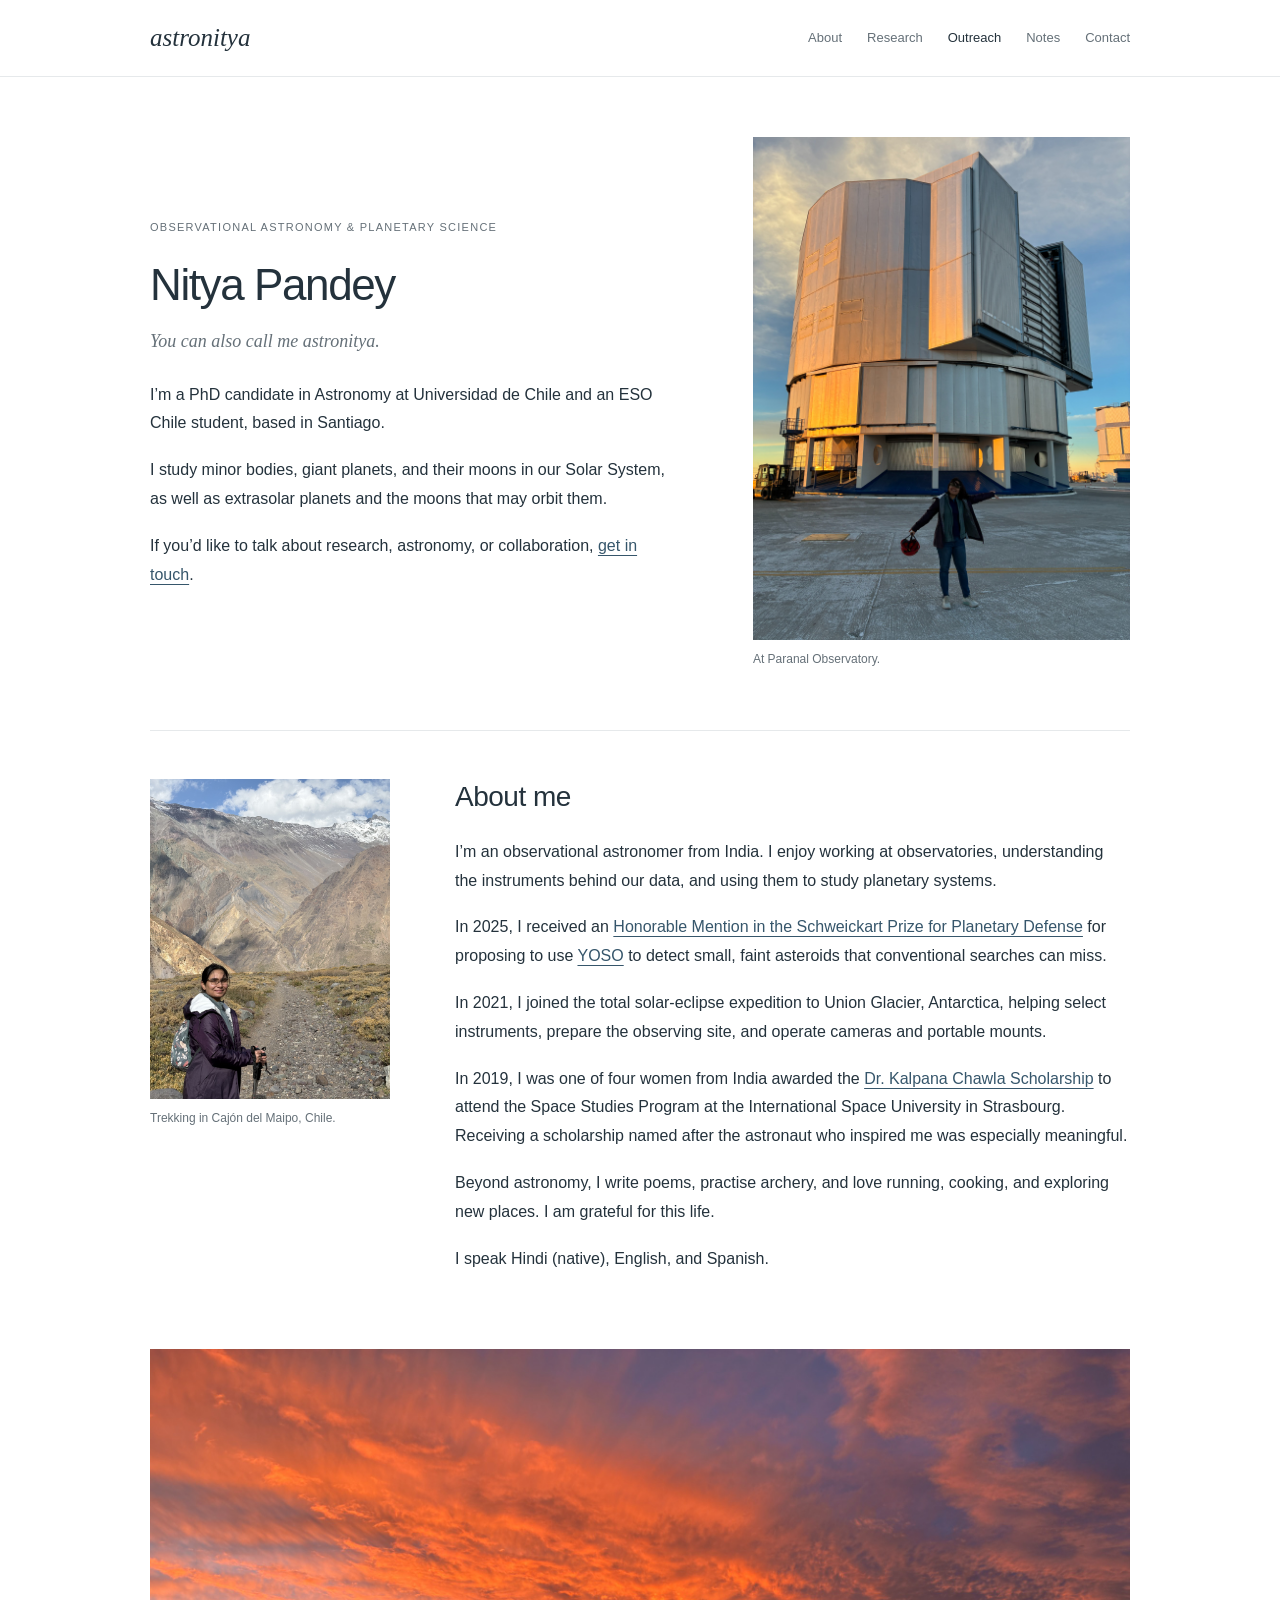
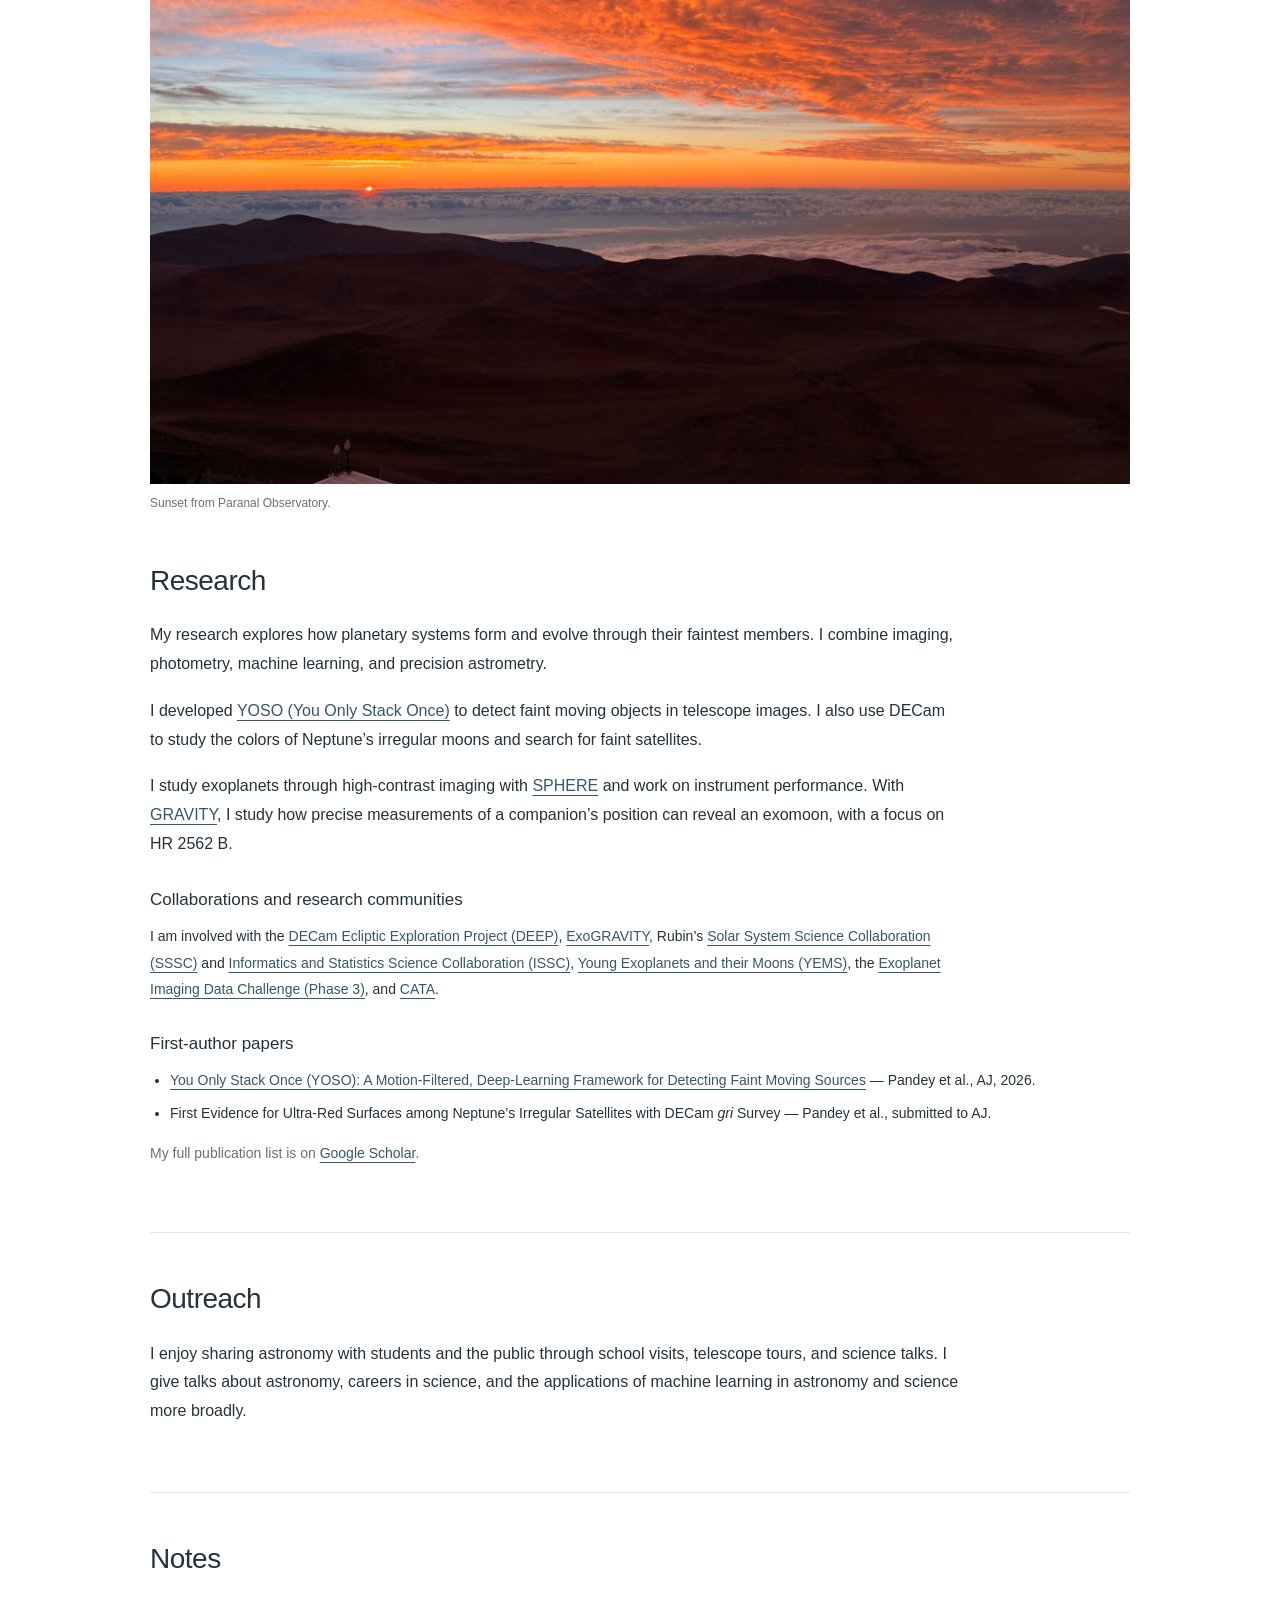
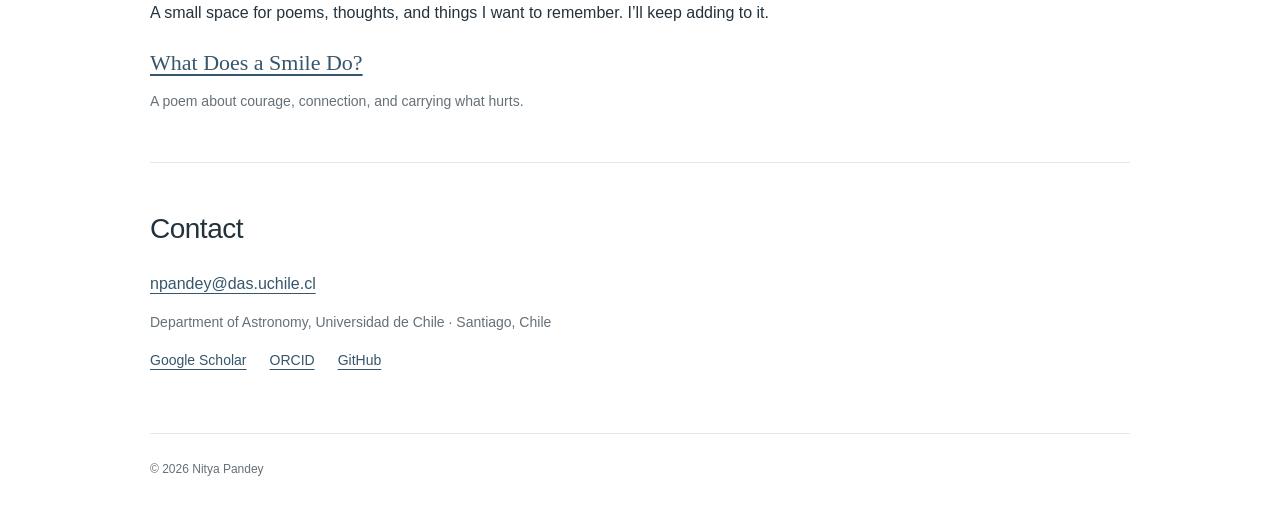
==== index.html @ 2f6a12d4 "Publish Astronitya astronomy website and Notes" ====
<!doctype html>
<html lang="en">
<head>
<meta charset="utf-8"><meta name="viewport" content="width=device-width, initial-scale=1">
<meta name="theme-color" content="#ffffff">
<meta name="description" content="Nitya Pandey, also known as Astronitya. Observational astronomer studying small bodies, moons, and exoplanets in Santiago, Chile.">
<link rel="icon" href="favicon.svg" type="image/svg+xml"><link rel="stylesheet" href="styles.css">
<title>Astronitya · Nitya Pandey</title><script src="script.js" defer></script>
</head>
<body>
<a class="skip-link" href="#main">Skip to content</a>
<header class="site-header"><div class="header-inner wrap"><a class="brand" href="#home">astronitya</a><button class="menu-toggle" type="button" aria-expanded="false" aria-controls="navigation" hidden>Menu</button><nav id="navigation" aria-label="Main navigation"><a href="#about">About</a><a href="#research">Research</a><a href="#outreach">Outreach</a><a href="notes.html">Notes</a><a href="#contact">Contact</a></nav></div></header>
<main id="main" class="wrap">
  <section class="intro" id="home" aria-labelledby="intro-title">
    <div class="intro-copy"><p class="eyebrow">Observational astronomy &amp; planetary science</p><h1 id="intro-title">Nitya Pandey</h1><p class="nickname">You can also call me astronitya.</p><p>I’m a PhD candidate in Astronomy at Universidad de Chile and an ESO Chile student, based in Santiago.</p><p>I study minor bodies, giant planets, and their moons in our Solar System, as well as extrasolar planets and the moons that may orbit them.</p><p>If you’d like to talk about research, astronomy, or collaboration, <a href="mailto:npandey@das.uchile.cl">get in touch</a>.</p></div>
    <figure class="intro-photo"><img src="assets/paranal.jpg" alt="Nitya standing beside a telescope at Paranal in the evening light" width="1368" height="1824" fetchpriority="high"><figcaption>At Paranal Observatory.</figcaption></figure>
  </section>
  <section class="about section" id="about" aria-labelledby="about-title">
    <figure><img src="assets/nitya.jpg" alt="Nitya trekking in Cajón del Maipo, Chile" width="1368" height="1824" loading="lazy"><figcaption>Trekking in Cajón del Maipo, Chile.</figcaption></figure>
    <div><h2 id="about-title">About me</h2><p>I’m an observational astronomer from India. I enjoy working at observatories, understanding the instruments behind our data, and using them to study planetary systems.</p><p>In 2025, I received an <a href="https://das.uchile.cl/a-phd-student-in-astronomy-at-the-university-of-chile-is-internationally-recognized-for-her-proposal-to-defend-the-earth-against-asteroids/?lang=en">Honorable Mention in the Schweickart Prize for Planetary Defense</a> for proposing to use <a href="https://doi.org/10.3847/1538-3881/ae6cf4">YOSO</a> to detect small, faint asteroids that conventional searches can miss.</p><p>In 2021, I joined the total solar-eclipse expedition to Union Glacier, Antarctica, helping select instruments, prepare the observing site, and operate cameras and portable mounts.</p><p>In 2019, I was one of four women from India awarded the <a href="https://www.kalpanachawlascholars.org/press">Dr. Kalpana Chawla Scholarship</a> to attend the Space Studies Program at the International Space University in Strasbourg. Receiving a scholarship named after the astronaut who inspired me was especially meaningful.</p><p>Beyond astronomy, I write poems, practise archery, and love running, cooking, and exploring new places. I am grateful for this life.</p><p>I speak Hindi (native), English, and Spanish.</p></div>
  </section>
  <figure class="landscape"><img src="assets/observatory-sunset.jpg" alt="Orange sunset over mountains and clouds viewed from Paranal Observatory" width="1824" height="1368" loading="lazy"><figcaption>Sunset from Paranal Observatory.</figcaption></figure>
  <section class="section research" id="research" aria-labelledby="research-title">
    <h2 id="research-title">Research</h2>
    <p>My research explores how planetary systems form and evolve through their faintest members. I combine imaging, photometry, machine learning, and precision astrometry.</p>
    <p>I developed <a href="https://arxiv.org/abs/2605.06913">YOSO (You Only Stack Once)</a> to detect faint moving objects in telescope images. I also use DECam to study the colors of Neptune’s irregular moons and search for faint satellites.</p>
    <p>I study exoplanets through high-contrast imaging with <a href="https://www.eso.org/public/teles-instr/paranal-observatory/vlt/vlt-instr/sphere/">SPHERE</a> and work on instrument performance. With <a href="https://www.eso.org/public/teles-instr/paranal-observatory/vlt/vlt-instr/gravity/">GRAVITY</a>, I study how precise measurements of a companion’s position can reveal an exomoon, with a focus on HR 2562 B.</p>
    <div class="collaborations" id="collaborations"><h3>Collaborations and research communities</h3><p>I am involved with the <a href="https://arxiv.org/abs/2309.03417">DECam Ecliptic Exploration Project (DEEP)</a>, <a href="https://arxiv.org/abs/2101.07098">ExoGRAVITY</a>, Rubin’s <a href="https://rubinobservatory.org/for-scientists/science-collaborations/sssc">Solar System Science Collaboration (SSSC)</a> and <a href="https://rubinobservatory.org/for-scientists/science-collaborations/issc">Informatics and Statistics Science Collaboration (ISSC)</a>, <a href="https://www.milenioyems.cl/index-en.html">Young Exoplanets and their Moons (YEMS)</a>, the <a href="https://exoplanet-imaging-challenge.github.io/">Exoplanet Imaging Data Challenge (Phase 3)</a>, and <a href="https://cata.cl/">CATA</a>.</p></div>
    <div class="publications" id="publications"><h3>First-author papers</h3><ul><li><a href="https://doi.org/10.3847/1538-3881/ae6cf4">You Only Stack Once (YOSO): A Motion-Filtered, Deep-Learning Framework for Detecting Faint Moving Sources</a> — Pandey et al., AJ, 2026.</li><li>First Evidence for Ultra-Red Surfaces among Neptune’s Irregular Satellites with DECam <i>gri</i> Survey — Pandey et al., submitted to AJ.</li></ul><p class="quiet">My full publication list is on <a href="https://scholar.google.com/citations?user=P3uUzSkAAAAJ&amp;hl=en">Google Scholar</a>.</p></div>
  </section>
  <section class="section" id="outreach" aria-labelledby="outreach-title"><h2 id="outreach-title">Outreach</h2><p>I enjoy sharing astronomy with students and the public through school visits, telescope tours, and science talks. I give talks about astronomy, careers in science, and the applications of machine learning in astronomy and science more broadly.</p></section>
  <section class="section notes-teaser" id="notes" aria-labelledby="notes-title"><h2 id="notes-title">Notes</h2><p>A small space for poems, thoughts, and things I want to remember. I’ll keep adding to it.</p><a class="note-title" href="notes.html#what-does-a-smile-do">What Does a Smile Do?</a><p class="quiet">A poem about courage, connection, and carrying what hurts.</p></section>
  <section class="section contact" id="contact" aria-labelledby="contact-title"><h2 id="contact-title">Contact</h2><p><a href="mailto:npandey@das.uchile.cl">npandey@das.uchile.cl</a></p><p class="quiet">Department of Astronomy, Universidad de Chile · Santiago, Chile</p><p class="profile-links"><a href="https://scholar.google.com/citations?user=P3uUzSkAAAAJ&amp;hl=en">Google Scholar</a><a href="https://orcid.org/0009-0003-4601-8556">ORCID</a><a href="https://github.com/nitya-pandey-astro">GitHub</a></p></section>
</main>
<footer class="site-footer wrap"><p>© <span id="year">2026</span> Nitya Pandey</p></footer>
</body>
</html>
---- styles.css ----
:root{--ink:#24323c;--muted:#657078;--link:#36566b;--line:#e6e9eb;--serif:Georgia,'Times New Roman',serif;--sans:-apple-system,BlinkMacSystemFont,'Segoe UI',Arial,sans-serif}
*{box-sizing:border-box}html{scroll-behavior:smooth;scroll-padding-top:90px}body{margin:0;background:#fff;color:var(--ink);font:16px/1.8 var(--sans)}.wrap{width:calc(100% - 64px);max-width:980px;margin-inline:auto}a{color:var(--link);text-underline-offset:4px}a:hover{color:#111}a:focus-visible,button:focus-visible{outline:2px solid var(--link);outline-offset:5px}p{margin:0 0 18px}h1,h2,h3{font-weight:500;line-height:1.3;margin:0 0 22px}h1{font-size:44px;letter-spacing:-1.4px}h2{font-size:28px;letter-spacing:-.5px}h3{font-size:17px;margin-bottom:12px}figure{margin:0}img{max-width:100%;height:auto;display:block}figcaption{font-size:12px;color:var(--muted);margin-top:9px}.quiet{font-size:14px;color:var(--muted)}.eyebrow{font-size:11px;letter-spacing:1.25px;text-transform:uppercase;color:var(--muted)}.skip-link{position:absolute;left:10px;top:-80px;padding:8px;background:#fff;z-index:20}.skip-link:focus{top:8px}.site-header{position:sticky;top:0;background:#fffffff5;z-index:10;border-bottom:1px solid var(--line)}.header-inner{display:flex;align-items:center;justify-content:space-between;gap:30px;min-height:76px}.brand{font:italic 25px var(--serif);text-decoration:none;color:var(--ink)}nav{display:flex;gap:25px;align-items:center}nav a{font-size:13px;text-decoration:none;color:var(--muted)}nav a.active,nav a[aria-current]{color:var(--ink)}.menu-toggle{display:none;font:13px var(--sans);color:var(--ink);border:1px solid var(--line);background:#fff;padding:8px 12px;cursor:pointer}.menu-toggle[hidden]{display:none}.intro{display:grid;grid-template-columns:1.4fr 1fr;gap:75px;align-items:center;padding-block:60px}.intro .eyebrow{margin-bottom:18px}.nickname{font:italic 18px/1.6 var(--serif);color:var(--muted);margin-top:-8px;margin-bottom:25px}.intro-photo img{width:100%}.intro-copy>p:last-child{margin-bottom:0}.section{padding-block:48px;border-top:1px solid var(--line)}.section>p{max-width:810px}.about{display:grid;grid-template-columns:240px 1fr;gap:65px;align-items:start}.about img{width:100%}.about .recognition{font-size:12px;margin-bottom:0;padding-top:6px}.landscape{margin:10px 0 0}.landscape img{width:100%}.research{border-top:0}.observing,.publications{margin-top:30px}.observing ul,.publications ul{padding-left:20px;margin:0 0 14px;font-size:14px;line-height:1.9}.observing li,.publications li{margin-bottom:7px}.observing strong{font-weight:500}.profile-links{display:flex;gap:23px;font-size:14px}.contact p{margin-bottom:12px}.note-title{font:22px/1.5 var(--serif)}.notes-teaser .quiet{margin-top:9px;margin-bottom:0}.site-footer{display:flex;justify-content:space-between;gap:20px;border-top:1px solid var(--line);padding-block:25px;font-size:12px;color:var(--muted)}.site-footer p{margin:0}.site-footer a{font-size:12px}.notes-main{padding-block:48px}.notes-heading{padding-bottom:32px;border-bottom:1px solid var(--line)}.notes-heading h1{font-size:42px}.notes-heading>p:last-child{color:var(--muted);font-size:15px;margin:0}.notes-layout{display:grid;grid-template-columns:210px 1fr;gap:70px;padding-top:35px}.notes-index a{display:block;font-size:14px;text-decoration:none}.notes-index a span{display:block;color:var(--muted);font-size:12px;margin-top:5px}.notes-index .eyebrow{margin-bottom:15px}.poem-article h2{font-size:27px}.poem p{font:19px/1.85 var(--serif);margin-bottom:29px}.poem-article{scroll-margin-top:110px}.notes-back{display:inline-block;font-size:13px;margin-top:28px}h1,h2,h3,p,a{overflow-wrap:break-word}
@media(max-width:760px){.wrap{width:calc(100% - 40px)}.header-inner{gap:20px;min-height:65px}.brand{font-size:23px}nav{gap:16px}nav a{font-size:12px}.intro{gap:35px;padding-block:40px;grid-template-columns:1.25fr 1fr}h1{font-size:36px}.intro .eyebrow{font-size:10px}.about{grid-template-columns:180px 1fr;gap:35px}.section{padding-block:35px}.notes-layout{grid-template-columns:160px 1fr;gap:30px}.poem p{font-size:18px}}
@media(max-width:560px){body{font-size:15px}.menu-toggle{display:block}.js-enabled nav{display:none;position:absolute;top:100%;left:0;right:0;background:#fff;border-bottom:1px solid var(--line);padding:17px 20px;flex-direction:column;align-items:flex-start;gap:12px}.js-enabled nav.is-open{display:flex}nav{flex-wrap:wrap;justify-content:flex-end;gap:8px 12px}.intro{grid-template-columns:1fr;gap:27px}.intro-photo{max-width:300px;margin-inline:auto}h1{font-size:36px}h2{font-size:25px}.about{grid-template-columns:1fr;gap:25px}.about figure{max-width:230px;margin-inline:auto}.about>div{grid-row:1}.notes-layout{grid-template-columns:1fr;gap:30px}.notes-index{padding-bottom:22px;border-bottom:1px solid var(--line)}.poem-article h2{font-size:25px}.poem p{font-size:17px}.notes-heading h1{font-size:36px}.site-footer{font-size:11px;gap:15px;flex-wrap:wrap}.observing ul,.publications ul{font-size:13px}}
@media(prefers-reduced-motion:reduce){html{scroll-behavior:auto}}
.collaborations{margin-top:30px}.collaborations p{font-size:14px;line-height:1.9;max-width:810px}.profile-links{flex-wrap:wrap}
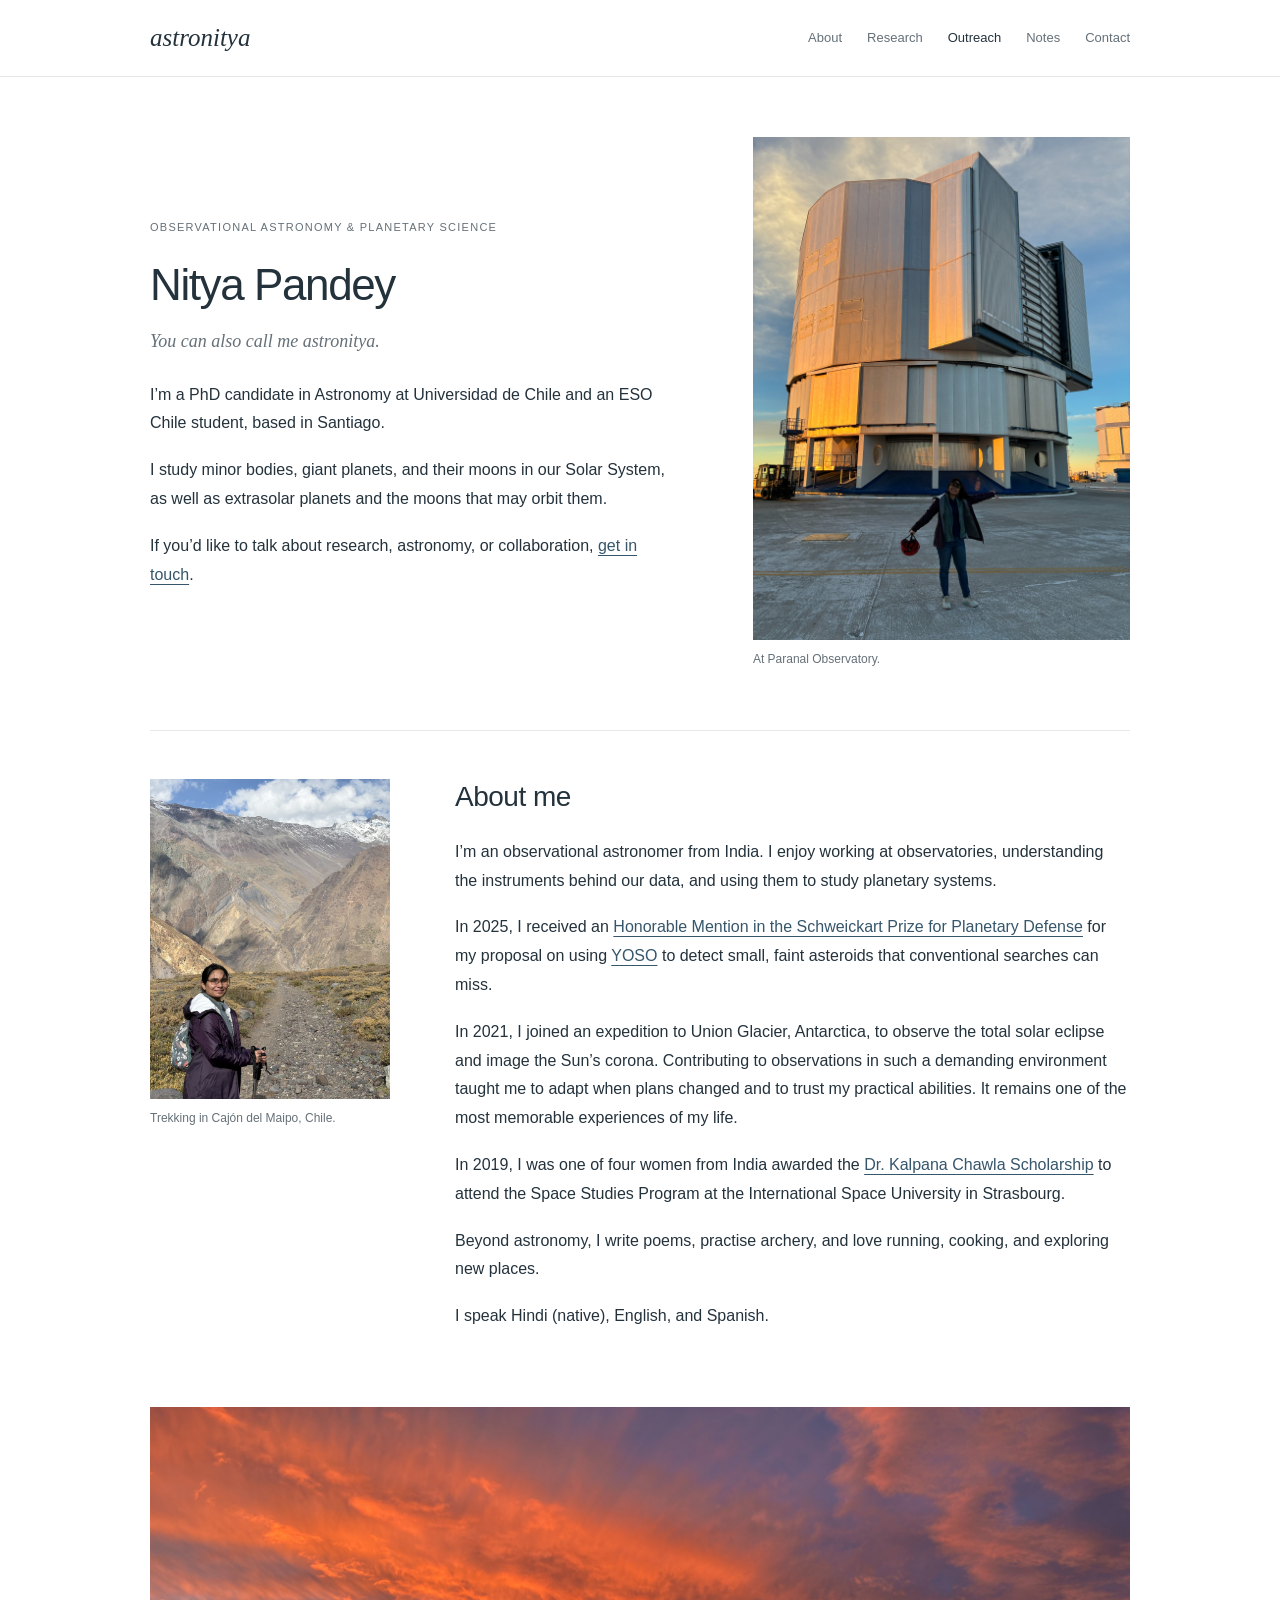
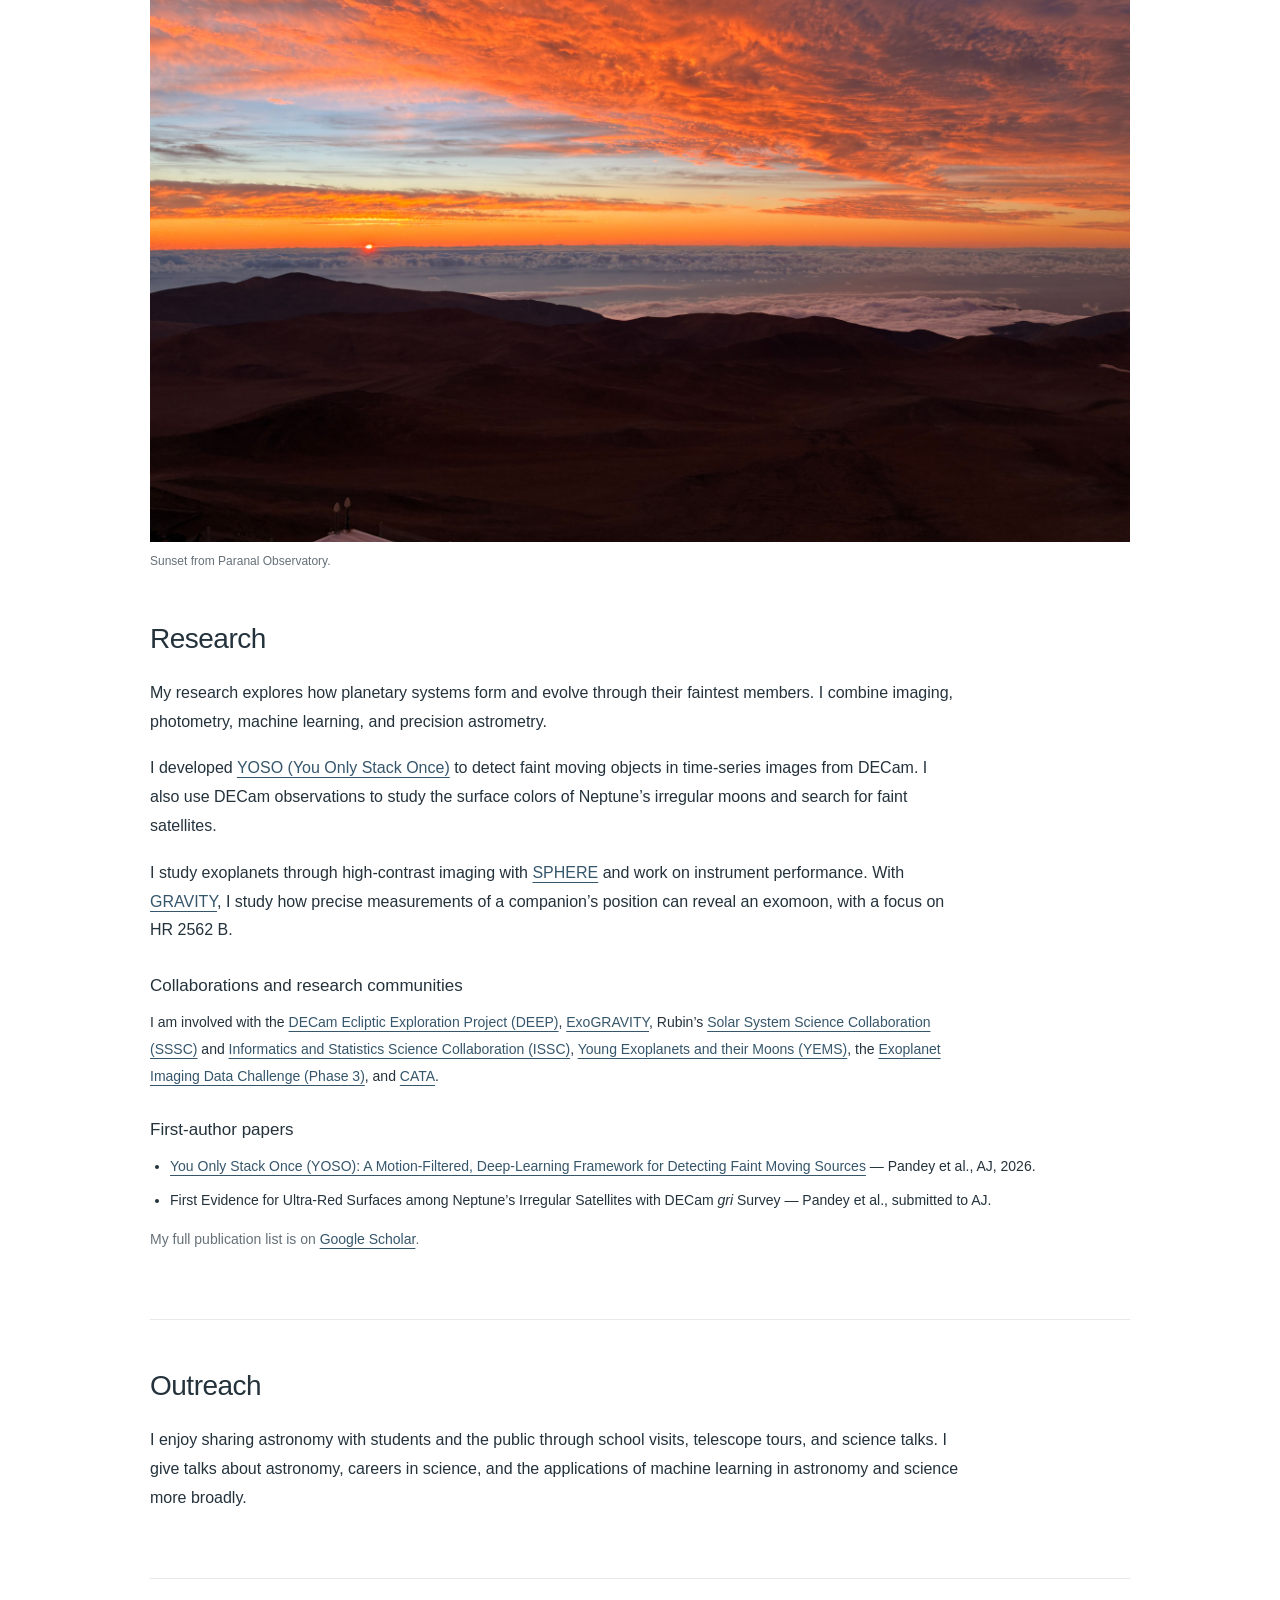
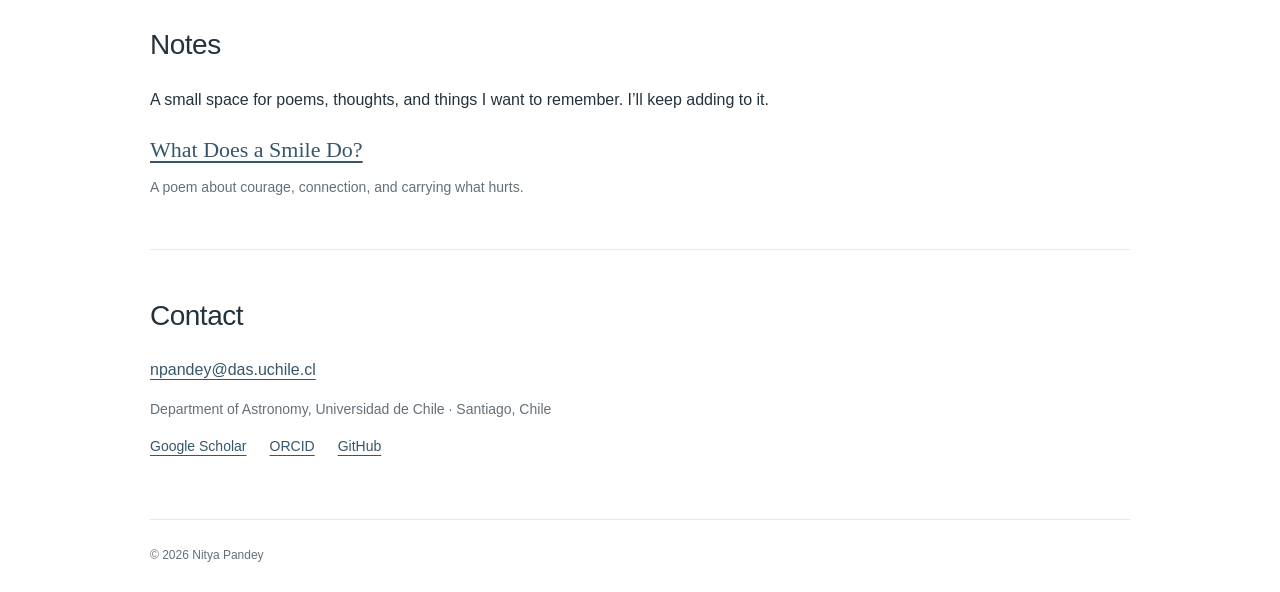
==== commit b720303e: "Apply approved About and research wording" ====
--- a/index.html
+++ b/index.html
@@ -17,13 +17,13 @@
   </section>
   <section class="about section" id="about" aria-labelledby="about-title">
     <figure><img src="assets/nitya.jpg" alt="Nitya trekking in Cajón del Maipo, Chile" width="1368" height="1824" loading="lazy"><figcaption>Trekking in Cajón del Maipo, Chile.</figcaption></figure>
-    <div><h2 id="about-title">About me</h2><p>I’m an observational astronomer from India. I enjoy working at observatories, understanding the instruments behind our data, and using them to study planetary systems.</p><p>In 2025, I received an <a href="https://das.uchile.cl/a-phd-student-in-astronomy-at-the-university-of-chile-is-internationally-recognized-for-her-proposal-to-defend-the-earth-against-asteroids/?lang=en">Honorable Mention in the Schweickart Prize for Planetary Defense</a> for proposing to use <a href="https://doi.org/10.3847/1538-3881/ae6cf4">YOSO</a> to detect small, faint asteroids that conventional searches can miss.</p><p>In 2021, I joined the total solar-eclipse expedition to Union Glacier, Antarctica, helping select instruments, prepare the observing site, and operate cameras and portable mounts.</p><p>In 2019, I was one of four women from India awarded the <a href="https://www.kalpanachawlascholars.org/press">Dr. Kalpana Chawla Scholarship</a> to attend the Space Studies Program at the International Space University in Strasbourg. Receiving a scholarship named after the astronaut who inspired me was especially meaningful.</p><p>Beyond astronomy, I write poems, practise archery, and love running, cooking, and exploring new places. I am grateful for this life.</p><p>I speak Hindi (native), English, and Spanish.</p></div>
+    <div><h2 id="about-title">About me</h2><p>I’m an observational astronomer from India. I enjoy working at observatories, understanding the instruments behind our data, and using them to study planetary systems.</p><p>In 2025, I received an <a href="https://das.uchile.cl/a-phd-student-in-astronomy-at-the-university-of-chile-is-internationally-recognized-for-her-proposal-to-defend-the-earth-against-asteroids/?lang=en">Honorable Mention in the Schweickart Prize for Planetary Defense</a> for my proposal on using <a href="https://doi.org/10.3847/1538-3881/ae6cf4">YOSO</a> to detect small, faint asteroids that conventional searches can miss.</p><p>In 2021, I joined an expedition to Union Glacier, Antarctica, to observe the total solar eclipse and image the Sun’s corona. Contributing to observations in such a demanding environment taught me to adapt when plans changed and to trust my practical abilities. It remains one of the most memorable experiences of my life.</p><p>In 2019, I was one of four women from India awarded the <a href="https://www.kalpanachawlascholars.org/press">Dr. Kalpana Chawla Scholarship</a> to attend the Space Studies Program at the International Space University in Strasbourg.</p><p>Beyond astronomy, I write poems, practise archery, and love running, cooking, and exploring new places.</p><p>I speak Hindi (native), English, and Spanish.</p></div>
   </section>
   <figure class="landscape"><img src="assets/observatory-sunset.jpg" alt="Orange sunset over mountains and clouds viewed from Paranal Observatory" width="1824" height="1368" loading="lazy"><figcaption>Sunset from Paranal Observatory.</figcaption></figure>
   <section class="section research" id="research" aria-labelledby="research-title">
     <h2 id="research-title">Research</h2>
     <p>My research explores how planetary systems form and evolve through their faintest members. I combine imaging, photometry, machine learning, and precision astrometry.</p>
-    <p>I developed <a href="https://arxiv.org/abs/2605.06913">YOSO (You Only Stack Once)</a> to detect faint moving objects in telescope images. I also use DECam to study the colors of Neptune’s irregular moons and search for faint satellites.</p>
+    <p>I developed <a href="https://arxiv.org/abs/2605.06913">YOSO (You Only Stack Once)</a> to detect faint moving objects in time-series images from DECam. I also use DECam observations to study the surface colors of Neptune’s irregular moons and search for faint satellites.</p>
     <p>I study exoplanets through high-contrast imaging with <a href="https://www.eso.org/public/teles-instr/paranal-observatory/vlt/vlt-instr/sphere/">SPHERE</a> and work on instrument performance. With <a href="https://www.eso.org/public/teles-instr/paranal-observatory/vlt/vlt-instr/gravity/">GRAVITY</a>, I study how precise measurements of a companion’s position can reveal an exomoon, with a focus on HR 2562 B.</p>
     <div class="collaborations" id="collaborations"><h3>Collaborations and research communities</h3><p>I am involved with the <a href="https://arxiv.org/abs/2309.03417">DECam Ecliptic Exploration Project (DEEP)</a>, <a href="https://arxiv.org/abs/2101.07098">ExoGRAVITY</a>, Rubin’s <a href="https://rubinobservatory.org/for-scientists/science-collaborations/sssc">Solar System Science Collaboration (SSSC)</a> and <a href="https://rubinobservatory.org/for-scientists/science-collaborations/issc">Informatics and Statistics Science Collaboration (ISSC)</a>, <a href="https://www.milenioyems.cl/index-en.html">Young Exoplanets and their Moons (YEMS)</a>, the <a href="https://exoplanet-imaging-challenge.github.io/">Exoplanet Imaging Data Challenge (Phase 3)</a>, and <a href="https://cata.cl/">CATA</a>.</p></div>
     <div class="publications" id="publications"><h3>First-author papers</h3><ul><li><a href="https://doi.org/10.3847/1538-3881/ae6cf4">You Only Stack Once (YOSO): A Motion-Filtered, Deep-Learning Framework for Detecting Faint Moving Sources</a> — Pandey et al., AJ, 2026.</li><li>First Evidence for Ultra-Red Surfaces among Neptune’s Irregular Satellites with DECam <i>gri</i> Survey — Pandey et al., submitted to AJ.</li></ul><p class="quiet">My full publication list is on <a href="https://scholar.google.com/citations?user=P3uUzSkAAAAJ&amp;hl=en">Google Scholar</a>.</p></div>
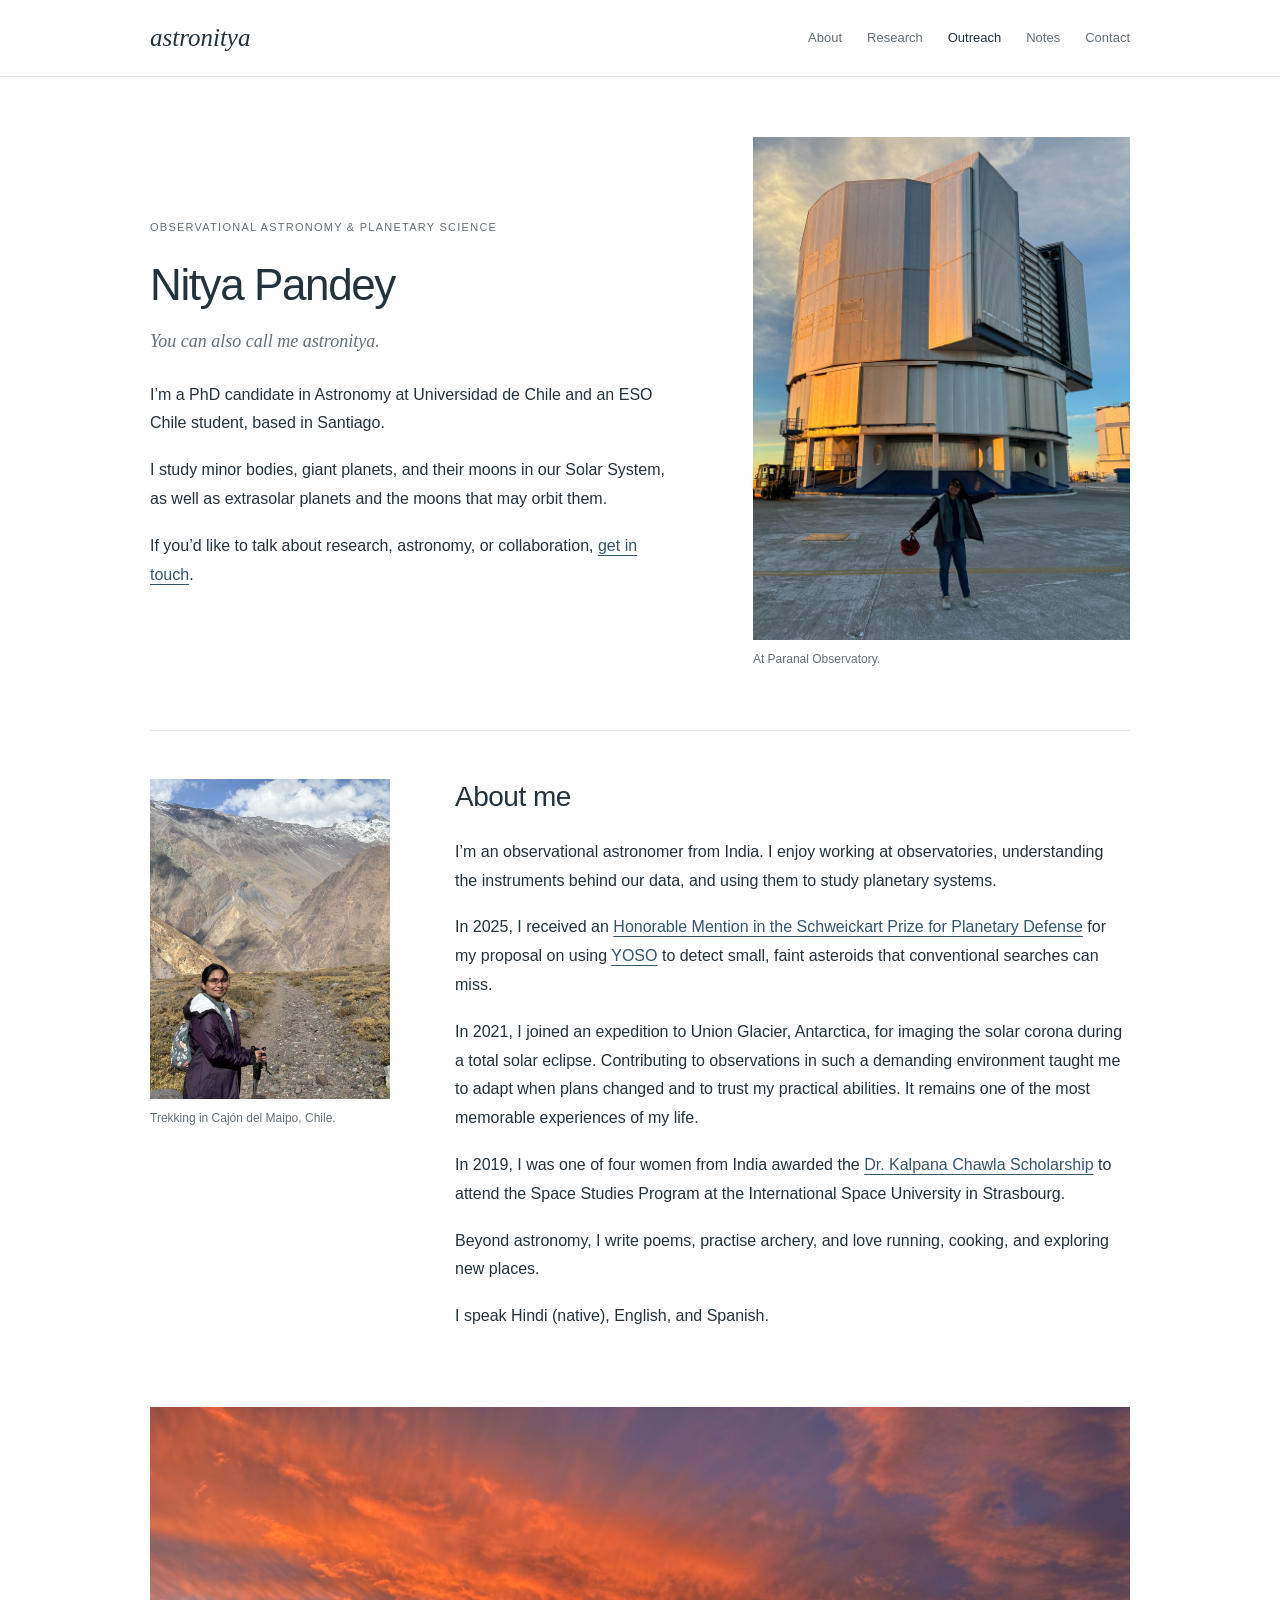
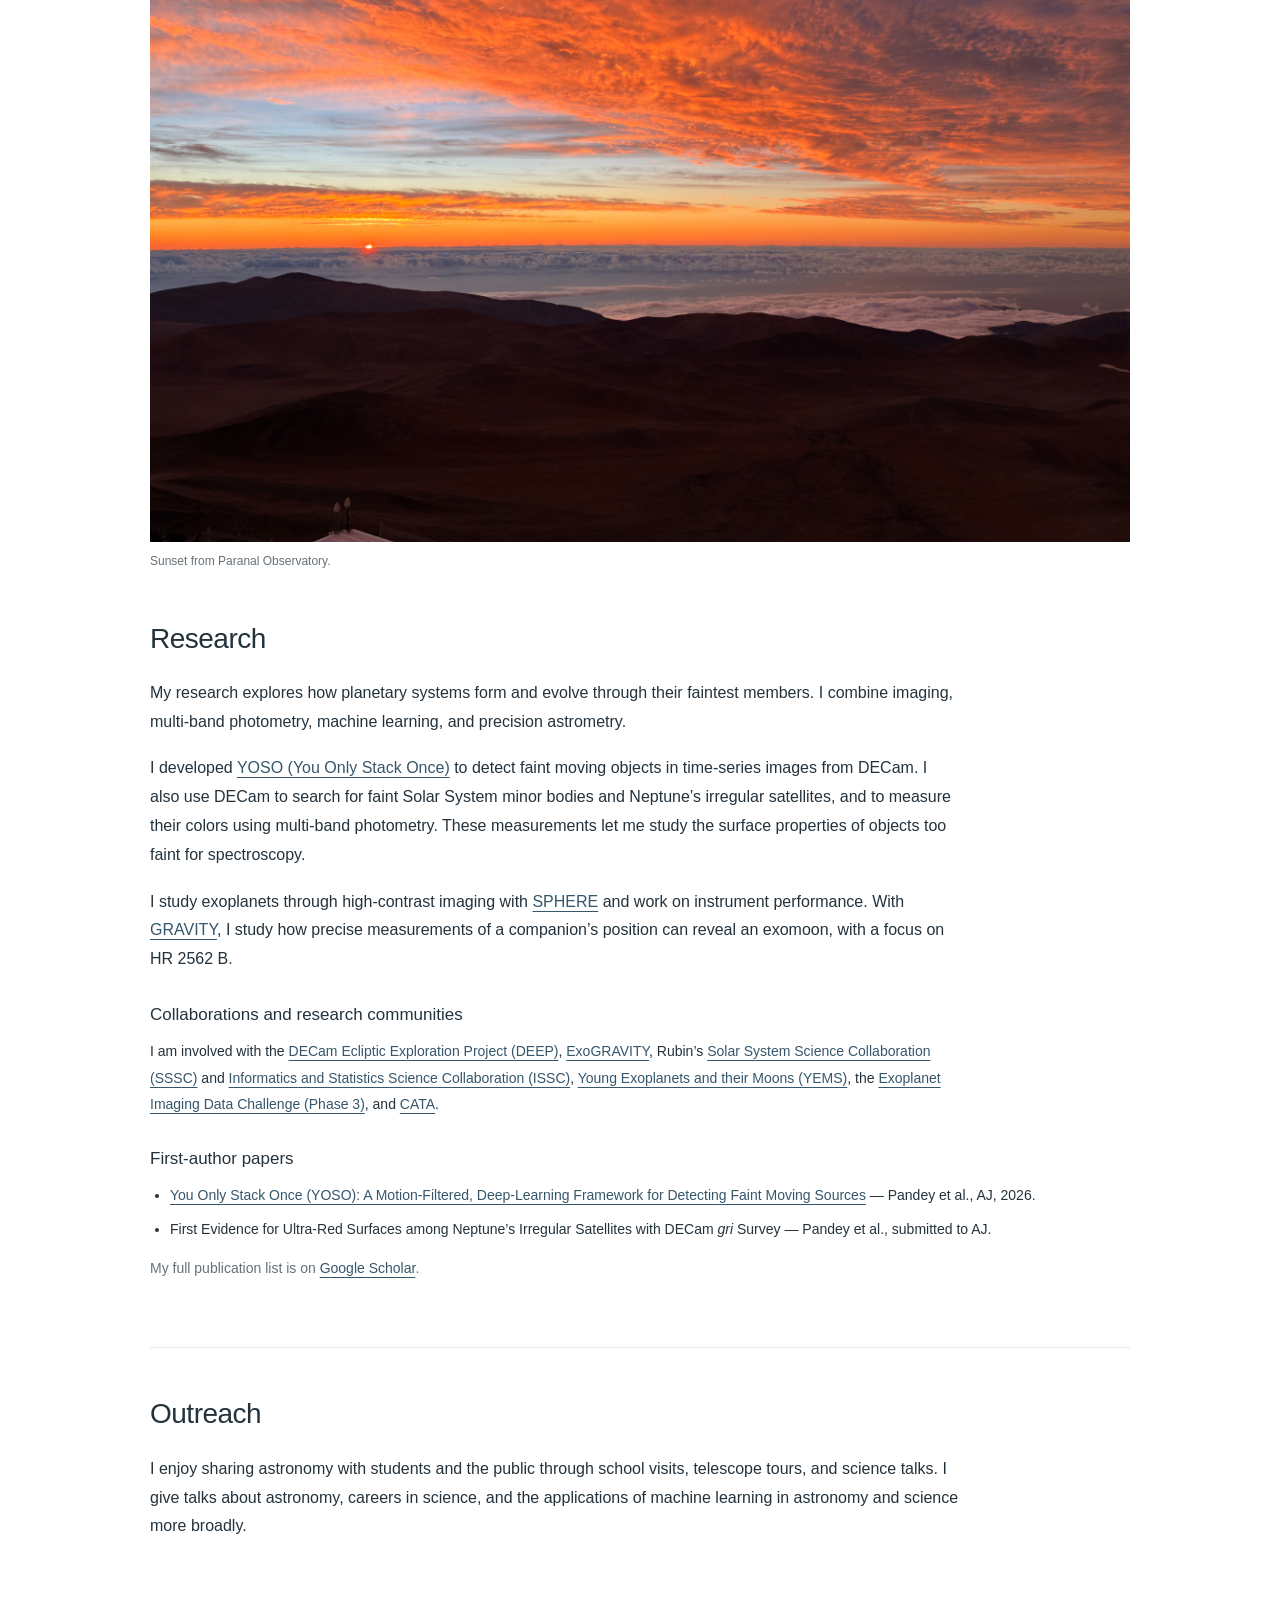
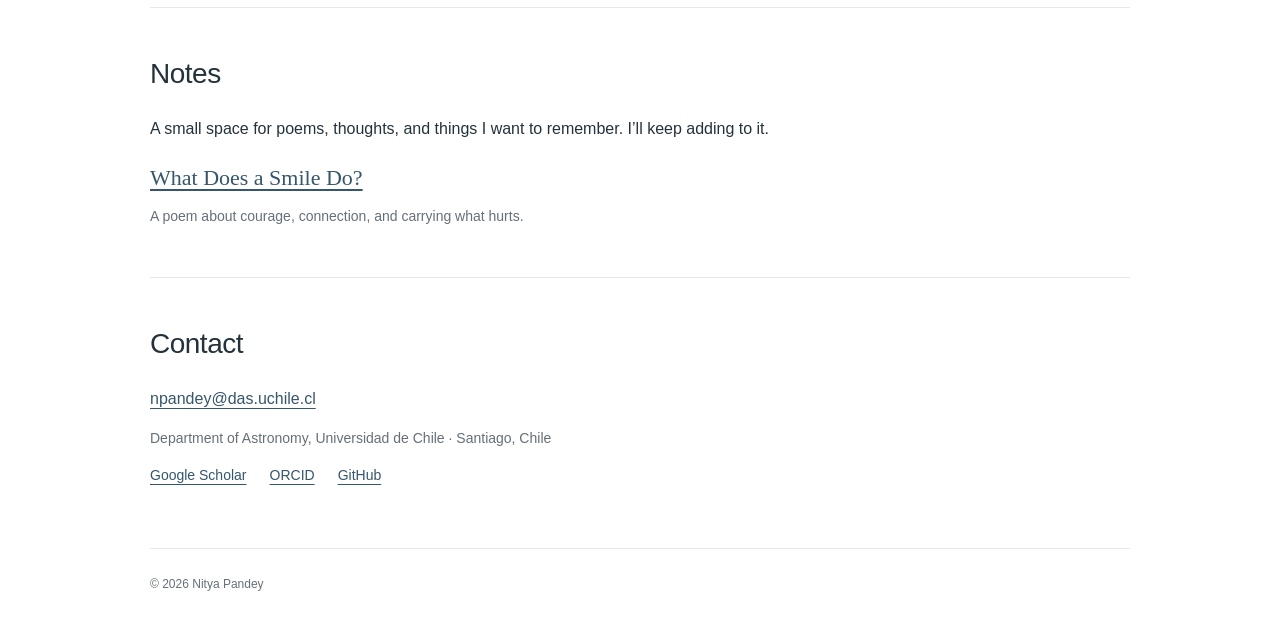
==== commit 20d1863f: "Clarify solar corona imaging and multi-band photometry research" ====
--- a/index.html
+++ b/index.html
@@ -17,13 +17,13 @@
   </section>
   <section class="about section" id="about" aria-labelledby="about-title">
     <figure><img src="assets/nitya.jpg" alt="Nitya trekking in Cajón del Maipo, Chile" width="1368" height="1824" loading="lazy"><figcaption>Trekking in Cajón del Maipo, Chile.</figcaption></figure>
-    <div><h2 id="about-title">About me</h2><p>I’m an observational astronomer from India. I enjoy working at observatories, understanding the instruments behind our data, and using them to study planetary systems.</p><p>In 2025, I received an <a href="https://das.uchile.cl/a-phd-student-in-astronomy-at-the-university-of-chile-is-internationally-recognized-for-her-proposal-to-defend-the-earth-against-asteroids/?lang=en">Honorable Mention in the Schweickart Prize for Planetary Defense</a> for my proposal on using <a href="https://doi.org/10.3847/1538-3881/ae6cf4">YOSO</a> to detect small, faint asteroids that conventional searches can miss.</p><p>In 2021, I joined an expedition to Union Glacier, Antarctica, to observe the total solar eclipse and image the Sun’s corona. Contributing to observations in such a demanding environment taught me to adapt when plans changed and to trust my practical abilities. It remains one of the most memorable experiences of my life.</p><p>In 2019, I was one of four women from India awarded the <a href="https://www.kalpanachawlascholars.org/press">Dr. Kalpana Chawla Scholarship</a> to attend the Space Studies Program at the International Space University in Strasbourg.</p><p>Beyond astronomy, I write poems, practise archery, and love running, cooking, and exploring new places.</p><p>I speak Hindi (native), English, and Spanish.</p></div>
+    <div><h2 id="about-title">About me</h2><p>I’m an observational astronomer from India. I enjoy working at observatories, understanding the instruments behind our data, and using them to study planetary systems.</p><p>In 2025, I received an <a href="https://das.uchile.cl/a-phd-student-in-astronomy-at-the-university-of-chile-is-internationally-recognized-for-her-proposal-to-defend-the-earth-against-asteroids/?lang=en">Honorable Mention in the Schweickart Prize for Planetary Defense</a> for my proposal on using <a href="https://doi.org/10.3847/1538-3881/ae6cf4">YOSO</a> to detect small, faint asteroids that conventional searches can miss.</p><p>In 2021, I joined an expedition to Union Glacier, Antarctica, for imaging the solar corona during a total solar eclipse. Contributing to observations in such a demanding environment taught me to adapt when plans changed and to trust my practical abilities. It remains one of the most memorable experiences of my life.</p><p>In 2019, I was one of four women from India awarded the <a href="https://www.kalpanachawlascholars.org/press">Dr. Kalpana Chawla Scholarship</a> to attend the Space Studies Program at the International Space University in Strasbourg.</p><p>Beyond astronomy, I write poems, practise archery, and love running, cooking, and exploring new places.</p><p>I speak Hindi (native), English, and Spanish.</p></div>
   </section>
   <figure class="landscape"><img src="assets/observatory-sunset.jpg" alt="Orange sunset over mountains and clouds viewed from Paranal Observatory" width="1824" height="1368" loading="lazy"><figcaption>Sunset from Paranal Observatory.</figcaption></figure>
   <section class="section research" id="research" aria-labelledby="research-title">
     <h2 id="research-title">Research</h2>
-    <p>My research explores how planetary systems form and evolve through their faintest members. I combine imaging, photometry, machine learning, and precision astrometry.</p>
-    <p>I developed <a href="https://arxiv.org/abs/2605.06913">YOSO (You Only Stack Once)</a> to detect faint moving objects in time-series images from DECam. I also use DECam observations to study the surface colors of Neptune’s irregular moons and search for faint satellites.</p>
+    <p>My research explores how planetary systems form and evolve through their faintest members. I combine imaging, multi-band photometry, machine learning, and precision astrometry.</p>
+    <p>I developed <a href="https://arxiv.org/abs/2605.06913">YOSO (You Only Stack Once)</a> to detect faint moving objects in time-series images from DECam. I also use DECam to search for faint Solar System minor bodies and Neptune’s irregular satellites, and to measure their colors using multi-band photometry. These measurements let me study the surface properties of objects too faint for spectroscopy.</p>
     <p>I study exoplanets through high-contrast imaging with <a href="https://www.eso.org/public/teles-instr/paranal-observatory/vlt/vlt-instr/sphere/">SPHERE</a> and work on instrument performance. With <a href="https://www.eso.org/public/teles-instr/paranal-observatory/vlt/vlt-instr/gravity/">GRAVITY</a>, I study how precise measurements of a companion’s position can reveal an exomoon, with a focus on HR 2562 B.</p>
     <div class="collaborations" id="collaborations"><h3>Collaborations and research communities</h3><p>I am involved with the <a href="https://arxiv.org/abs/2309.03417">DECam Ecliptic Exploration Project (DEEP)</a>, <a href="https://arxiv.org/abs/2101.07098">ExoGRAVITY</a>, Rubin’s <a href="https://rubinobservatory.org/for-scientists/science-collaborations/sssc">Solar System Science Collaboration (SSSC)</a> and <a href="https://rubinobservatory.org/for-scientists/science-collaborations/issc">Informatics and Statistics Science Collaboration (ISSC)</a>, <a href="https://www.milenioyems.cl/index-en.html">Young Exoplanets and their Moons (YEMS)</a>, the <a href="https://exoplanet-imaging-challenge.github.io/">Exoplanet Imaging Data Challenge (Phase 3)</a>, and <a href="https://cata.cl/">CATA</a>.</p></div>
     <div class="publications" id="publications"><h3>First-author papers</h3><ul><li><a href="https://doi.org/10.3847/1538-3881/ae6cf4">You Only Stack Once (YOSO): A Motion-Filtered, Deep-Learning Framework for Detecting Faint Moving Sources</a> — Pandey et al., AJ, 2026.</li><li>First Evidence for Ultra-Red Surfaces among Neptune’s Irregular Satellites with DECam <i>gri</i> Survey — Pandey et al., submitted to AJ.</li></ul><p class="quiet">My full publication list is on <a href="https://scholar.google.com/citations?user=P3uUzSkAAAAJ&amp;hl=en">Google Scholar</a>.</p></div>
